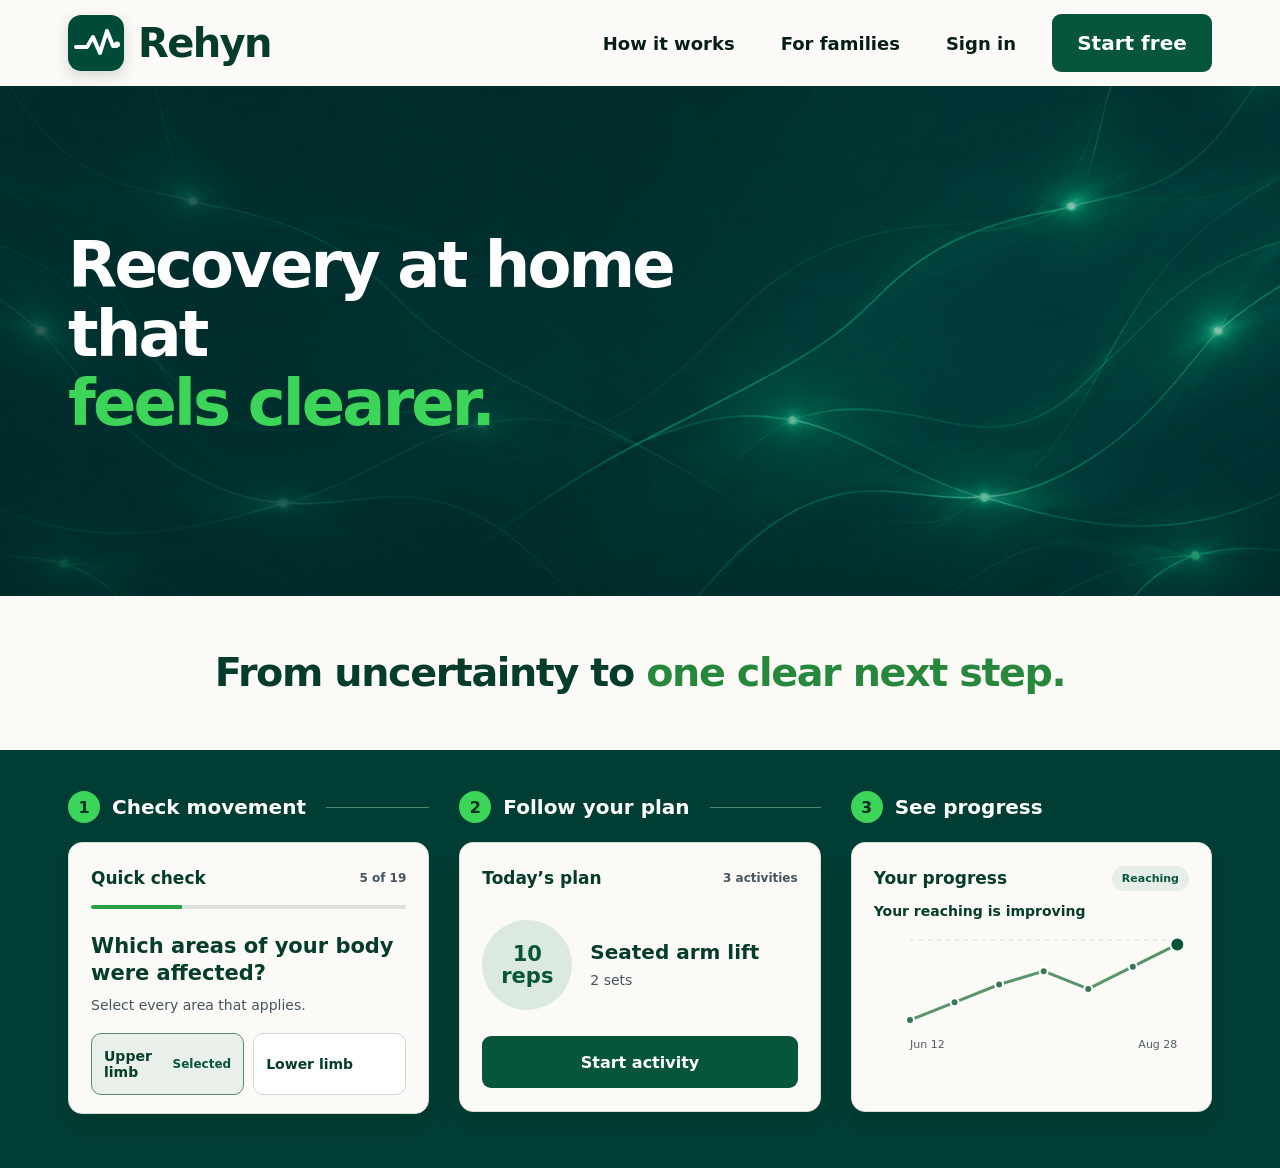
==== index.html @ 7dbac0da "Restore public Rehyn landing page" ====
<!doctype html>
<html lang="en">
<head>
  <meta charset="utf-8" />
  <meta name="viewport" content="width=device-width, initial-scale=1" />
  <meta name="theme-color" content="#003e35" />
  <meta name="description" content="Rehyn helps stroke survivors understand their movement, follow a personal rehabilitation plan, and see progress over time." />
  <link rel="canonical" href="https://rehyn.com/" />
  <title>Rehyn — Recovery at home</title>

  <style>
    :root {
      --green-950: #042f24;
      --green-900: #003e35;
      --green-800: #07563a;
      --green-700: #176b45;
      --green-500: #3dd45a;
      --ink: #063c2c;
      --muted: #45545e;
      --warm-white: #fcfaf7;
      --line: #d8ded8;
      --soft-green: #e8f0e9;
      --page-width: 1400px;
    }

    * { box-sizing: border-box; }
    html { scroll-behavior: smooth; }
    body {
      margin: 0;
      color: var(--ink);
      background: var(--warm-white);
      font-family: Inter, ui-sans-serif, system-ui, -apple-system, BlinkMacSystemFont, "Segoe UI", sans-serif;
      -webkit-font-smoothing: antialiased;
    }
    button, a { font: inherit; }
    a { color: inherit; }
    button { border: 0; }
    .skip-link {
      position: fixed;
      z-index: 100;
      top: 10px;
      left: 10px;
      padding: 10px 14px;
      color: #fff;
      background: var(--green-800);
      border-radius: 8px;
      transform: translateY(-150%);
    }
    .skip-link:focus { transform: translateY(0); }

    .site-header {
      min-height: 86px;
      padding: 0 68px;
      display: flex;
      align-items: center;
      background: var(--warm-white);
    }
    .header-inner {
      width: 100%;
      max-width: var(--page-width);
      margin: 0 auto;
      display: flex;
      align-items: center;
      justify-content: space-between;
      gap: 28px;
    }
    .brand {
      display: inline-flex;
      align-items: center;
      gap: 14px;
      text-decoration: none;
    }
    .brand img {
      width: 56px;
      height: 56px;
      border-radius: 11px;
      box-shadow: 0 5px 14px rgba(6, 44, 32, .16);
    }
    .brand-name {
      font-size: 40px;
      line-height: 1;
      font-weight: 850;
      letter-spacing: -.04em;
    }
    .nav-links {
      display: flex;
      align-items: center;
      justify-content: flex-end;
      gap: 26px;
    }
    .nav-link,
    .nav-button {
      min-height: 48px;
      padding: 0 10px;
      display: inline-flex;
      align-items: center;
      justify-content: center;
      color: #071e17;
      background: transparent;
      text-decoration: none;
      font-size: 18px;
      font-weight: 750;
      cursor: pointer;
    }
    .nav-link:hover,
    .nav-button:hover { color: var(--green-700); }
    .header-cta {
      min-width: 160px;
      min-height: 58px;
      padding: 0 24px;
      display: inline-flex;
      align-items: center;
      justify-content: center;
      color: #fff;
      background: var(--green-800);
      border-radius: 9px;
      text-decoration: none;
      font-size: 20px;
      font-weight: 800;
      cursor: pointer;
      transition: transform .18s ease, background-color .18s ease;
    }
    .header-cta:hover { background: #06482f; transform: translateY(-1px); }
    :focus-visible { outline: 3px solid #70e789; outline-offset: 3px; }

    .hero {
      position: relative;
      min-height: 510px;
      display: grid;
      align-items: center;
      overflow: hidden;
      isolation: isolate;
      background: var(--green-900);
    }
    .pulse-layer {
      position: absolute;
      z-index: -1;
      inset: -8%;
      width: 116%;
      height: 116%;
      object-fit: cover;
      pointer-events: none;
      will-change: transform;
      transform: translate3d(0, 0, 0) scale(1.04);
    }
    .pulse-layer-a { opacity: .94; animation: orbit-a 8.4s linear infinite; }
    .pulse-layer-b {
      opacity: .25;
      transform: translate3d(0, 0, 0) scaleX(-1) scale(1.08);
      animation: orbit-b 10.2s linear infinite -2.1s;
    }
    @keyframes orbit-a {
      0%   { transform: translate3d(-1.8%, -.6%, 0) rotate(-1deg) scale(1.04); }
      40%  { transform: translate3d(.2%, -1.1%, 0) rotate(.2deg) scale(1.06); }
      44%  { transform: translate3d(2.7%, -.3%, 0) rotate(1.1deg) scale(1.095); }
      48%  { transform: translate3d(1.3%, 2.1%, 0) rotate(1.8deg) scale(1.12); }
      52%  { transform: translate3d(-2.5%, 1.1%, 0) rotate(-.4deg) scale(1.10); }
      56%  { transform: translate3d(.2%, -1.1%, 0) rotate(.2deg) scale(1.06); }
      100% { transform: translate3d(-1.8%, -.6%, 0) rotate(-1deg) scale(1.04); }
    }
    @keyframes orbit-b {
      0%   { transform: translate3d(2%, .8%, 0) rotate(1.2deg) scaleX(-1) scale(1.08); }
      42%  { transform: translate3d(-.1%, 1.2%, 0) rotate(-.2deg) scaleX(-1) scale(1.06); }
      46%  { transform: translate3d(-2.8%, .1%, 0) rotate(-1.3deg) scaleX(-1) scale(1.10); }
      50%  { transform: translate3d(-1%, -2.2%, 0) rotate(-1.9deg) scaleX(-1) scale(1.13); }
      54%  { transform: translate3d(2.6%, -1%, 0) rotate(.5deg) scaleX(-1) scale(1.105); }
      58%  { transform: translate3d(-.1%, 1.2%, 0) rotate(-.2deg) scaleX(-1) scale(1.06); }
      100% { transform: translate3d(2%, .8%, 0) rotate(1.2deg) scaleX(-1) scale(1.08); }
    }
    .hero-inner {
      width: 100%;
      max-width: var(--page-width);
      margin: 0 auto;
      padding: 40px 68px 52px;
    }
    .hero h1 {
      max-width: 760px;
      margin: 0;
      color: #fff;
      font-size: clamp(48px, 5vw, 68px);
      line-height: 1.08;
      letter-spacing: -.045em;
      font-weight: 850;
    }
    .hero-title-line { display: block; }
    .hero-phrase {
      display: block;
      min-height: 1.1em;
      color: var(--green-500);
      transition: opacity .17s ease, transform .17s ease;
    }
    .hero-phrase.is-changing { opacity: 0; transform: translateY(-10px); }

    .statement {
      min-height: 154px;
      padding: 28px 24px;
      display: grid;
      place-items: center;
      text-align: center;
      background: var(--warm-white);
    }
    .statement h2 {
      margin: 0;
      font-size: clamp(29px, 3.1vw, 42px);
      line-height: 1.2;
      letter-spacing: -.035em;
      font-weight: 850;
    }
    .accent { color: #27883d; }

    .experience { padding: 36px 68px 54px; background: var(--green-900); }
    .experience-grid {
      width: 100%;
      max-width: 1320px;
      margin: 0 auto;
      display: grid;
      grid-template-columns: repeat(3, minmax(0, 1fr));
      gap: 30px;
    }
    .stage { min-width: 0; }
    .stage-heading {
      min-height: 42px;
      margin-bottom: 14px;
      display: flex;
      align-items: center;
      gap: 12px;
      color: #fff;
    }
    .stage-number {
      width: 32px;
      height: 32px;
      flex: 0 0 32px;
      display: grid;
      place-items: center;
      border-radius: 999px;
      color: var(--green-950);
      background: var(--green-500);
      font-weight: 900;
    }
    .stage-heading h3 { margin: 0; font-size: 20px; font-weight: 820; }
    .stage-rule { height: 1px; flex: 1; margin-left: 8px; background: #78a889; opacity: .7; }
    .preview-card {
      min-height: 270px;
      padding: 20px 22px 18px;
      color: var(--ink);
      background: var(--warm-white);
      border: 1px solid var(--line);
      border-radius: 14px;
      box-shadow: 0 12px 22px rgba(0, 26, 20, .16);
    }
    .card-topline {
      min-height: 30px;
      display: flex;
      align-items: center;
      justify-content: space-between;
      gap: 14px;
    }
    .card-kicker { font-size: 17px; font-weight: 820; }
    .card-meta { color: var(--muted); font-size: 12px; font-weight: 720; }
    .progress-track {
      height: 4px;
      margin: 12px 0 24px;
      overflow: hidden;
      background: #dce2dc;
      border-radius: 999px;
    }
    .progress-track span { display: block; width: 29%; height: 100%; background: #2aa348; }
    .card-question {
      max-width: 320px;
      margin: 0 0 8px;
      font-size: 21px;
      line-height: 1.28;
      font-weight: 840;
    }
    .card-supporting { margin: 0; color: var(--muted); font-size: 14px; line-height: 1.45; }
    .choices { margin-top: 18px; display: grid; grid-template-columns: 1fr 1fr; gap: 9px; }
    .choice {
      min-height: 62px;
      padding: 0 12px;
      display: flex;
      align-items: center;
      justify-content: space-between;
      gap: 8px;
      color: var(--ink);
      background: #fff;
      border: 1px solid #d2d9d3;
      border-radius: 10px;
      font-size: 14px;
      font-weight: 780;
    }
    .choice.selected { background: var(--soft-green); border-color: #5a8a68; }
    .choice-mark { color: var(--green-800); font-size: 12px; }
    .plan-body { margin: 27px 0 26px; display: flex; align-items: center; gap: 18px; }
    .plan-disc {
      width: 90px;
      height: 90px;
      flex: 0 0 90px;
      display: grid;
      place-items: center;
      border-radius: 999px;
      color: var(--green-800);
      background: #dce9de;
      padding: 0 12px;
      text-align: center;
      font-size: 21px;
      line-height: 1.05;
      font-weight: 850;
    }
    .exercise-name { margin: 0 0 6px; font-size: 20px; font-weight: 840; }
    .activity-button {
      width: 100%;
      min-height: 52px;
      display: grid;
      place-items: center;
      color: #fff;
      background: var(--green-800);
      border-radius: 9px;
      font-size: 16px;
      font-weight: 800;
    }
    .filter-pill {
      padding: 6px 10px;
      color: var(--green-800);
      background: #e7eee7;
      border-radius: 999px;
      font-size: 11px;
      font-weight: 800;
    }
    .progress-message { margin: 10px 0 4px; font-size: 14px; font-weight: 740; }
    .chart { width: 100%; height: 130px; margin-top: 4px; display: block; }

    dialog {
      width: min(540px, calc(100% - 32px));
      padding: 0;
      color: var(--ink);
      background: #fff;
      border: 1px solid var(--line);
      border-radius: 18px;
      box-shadow: 0 24px 70px rgba(0, 28, 20, .28);
    }
    dialog::backdrop { background: rgba(4, 31, 22, .62); }
    .dialog-content { padding: 34px; }
    .dialog-content h2 { margin: 0 42px 12px 0; font-size: 30px; line-height: 1.2; }
    .dialog-content p { margin: 0 0 24px; color: var(--muted); font-size: 17px; line-height: 1.65; }
    .dialog-close {
      position: absolute;
      top: 16px;
      right: 16px;
      min-width: 68px;
      height: 44px;
      padding: 0 14px;
      color: var(--ink);
      background: #f1f4f0;
      border-radius: 999px;
      font-size: 14px;
      font-weight: 800;
      cursor: pointer;
    }
    .dialog-actions { display: flex; align-items: center; gap: 12px; flex-wrap: wrap; }
    .dialog-secondary {
      min-height: 52px;
      padding: 0 18px;
      color: var(--green-800);
      background: #edf3ee;
      border-radius: 9px;
      font-weight: 780;
      cursor: pointer;
    }

    @media (max-width: 979px) {
      .site-header { padding: 0 24px; }
      .brand img { width: 46px; height: 46px; }
      .brand-name { font-size: 30px; }
      .desktop-nav { display: none; }
      .nav-links { gap: 8px; }
      .nav-link { font-size: 16px; }
      .header-cta { min-width: 112px; min-height: 50px; padding: 0 16px; font-size: 16px; }
      .hero { min-height: 390px; }
      .hero-inner { padding: 38px 24px 48px; }
      .hero h1 { max-width: 650px; font-size: clamp(44px, 10vw, 58px); }
      .pulse-layer { inset: -10% -36%; width: 172%; height: 120%; opacity: .7; }
      .statement { min-height: 128px; }
      .experience { padding: 30px 20px 40px; }
      .experience-grid { max-width: 680px; grid-template-columns: 1fr; }
      .stage-rule { display: none; }
      .preview-card { min-height: 0; }
    }

    @media (max-width: 560px) {
      .site-header { min-height: 86px; padding: 0 18px; }
      .brand { gap: 10px; }
      .brand img { width: 44px; height: 44px; }
      .brand-name { font-size: 28px; }
      .nav-link { min-height: 48px; padding: 0 3px; font-size: 15px; }
      .header-cta { min-width: 94px; min-height: 48px; padding: 0 12px; font-size: 15px; }
      .hero h1 { font-size: 45px; line-height: 1.18; }
      .statement h2 { font-size: 29px; }
      .choices { grid-template-columns: 1fr; }
    }

    @media (prefers-reduced-motion: reduce) {
      html { scroll-behavior: auto; }
      *, *::before, *::after { animation-duration: .01ms !important; animation-iteration-count: 1 !important; transition-duration: .01ms !important; }
      .pulse-layer-a { transform: translate3d(-1%, 0, 0) scale(1.05); }
      .pulse-layer-b { transform: translate3d(1%, 0, 0) scaleX(-1) scale(1.08); }
    }
  </style>
</head>

<body>
  <a class="skip-link" href="#main">Skip to content</a>

  <header class="site-header">
    <div class="header-inner">
      <a class="brand" href="https://rehyn.com/" aria-label="Rehyn home">
        <img src="logo.svg" alt="" />
        <span class="brand-name">Rehyn</span>
      </a>

      <nav class="nav-links" aria-label="Main navigation">
        <a class="nav-link desktop-nav" href="#how-it-works">How it works</a>
        <button class="nav-button desktop-nav" type="button" data-open-dialog="families-dialog">For families</button>
        <a class="nav-link" href="https://rehyn.onrender.com/" data-app-link>Sign in</a>
        <button class="header-cta" type="button" data-open-dialog="trial-dialog">Start free</button>
      </nav>
    </div>
  </header>

  <main id="main">
    <section class="hero" aria-labelledby="hero-title">
      <img class="pulse-layer pulse-layer-a" src="assets/landing-pulse-network.png" alt="" aria-hidden="true" />
      <img class="pulse-layer pulse-layer-b" src="assets/landing-pulse-network.png" alt="" aria-hidden="true" />
      <div class="hero-inner">
        <h1 id="hero-title">
          <span class="hero-title-line">Recovery at home that</span>
          <span class="hero-phrase" id="hero-phrase">feels clearer.</span>
        </h1>
      </div>
    </section>

    <section class="statement" aria-labelledby="statement-title">
      <h2 id="statement-title">From uncertainty to <span class="accent">one clear next step.</span></h2>
    </section>

    <section class="experience" id="how-it-works" aria-label="How Rehyn works">
      <div class="experience-grid">
        <article class="stage">
          <div class="stage-heading">
            <span class="stage-number">1</span><h3>Check movement</h3><span class="stage-rule" aria-hidden="true"></span>
          </div>
          <div class="preview-card">
            <div class="card-topline"><span class="card-kicker">Quick check</span><span class="card-meta">5 of 19</span></div>
            <div class="progress-track" aria-label="Assessment progress: 5 of 19"><span></span></div>
            <p class="card-question">Which areas of your body were affected?</p>
            <p class="card-supporting">Select every area that applies.</p>
            <div class="choices" aria-hidden="true">
              <div class="choice selected"><span>Upper limb</span><span class="choice-mark">Selected</span></div>
              <div class="choice"><span>Lower limb</span></div>
            </div>
          </div>
        </article>

        <article class="stage">
          <div class="stage-heading">
            <span class="stage-number">2</span><h3>Follow your plan</h3><span class="stage-rule" aria-hidden="true"></span>
          </div>
          <div class="preview-card">
            <div class="card-topline"><span class="card-kicker">Today’s plan</span><span class="card-meta">3 activities</span></div>
            <div class="plan-body">
              <div class="plan-disc" aria-hidden="true">10<br />reps</div>
              <div><p class="exercise-name">Seated arm lift</p><p class="card-supporting">2 sets</p></div>
            </div>
            <div class="activity-button" aria-hidden="true">Start activity</div>
          </div>
        </article>

        <article class="stage">
          <div class="stage-heading"><span class="stage-number">3</span><h3>See progress</h3></div>
          <div class="preview-card">
            <div class="card-topline"><span class="card-kicker">Your progress</span><span class="filter-pill">Reaching</span></div>
            <p class="progress-message">Your reaching is improving</p>
            <canvas class="chart" id="progress-chart" role="img" aria-label="Reaching score improving from 64 to 98 between June 12 and August 28"></canvas>
          </div>
        </article>
      </div>
    </section>
  </main>

  <dialog id="families-dialog" aria-labelledby="families-title">
    <div class="dialog-content">
      <button class="dialog-close" type="button" data-close-dialog>Close</button>
      <h2 id="families-title">Support for families</h2>
      <p>A family member or carer can help with setup, safe positioning and recording while the patient remains in control of their own profile and plan.</p>
    </div>
  </dialog>

  <dialog id="trial-dialog" aria-labelledby="trial-title">
    <div class="dialog-content">
      <button class="dialog-close" type="button" data-close-dialog>Close</button>
      <h2 id="trial-title">Start with Rehyn</h2>
      <p>Rehyn is currently available through the trial app. When you are ready to continue, sign in to the secure Rehyn app.</p>
      <div class="dialog-actions">
        <a class="header-cta" href="https://rehyn.onrender.com/" data-app-link>Sign in to Rehyn</a>
      </div>
    </div>
  </dialog>

  <script>
    const phrases = ["feels clearer.", "moves with you.", "shows small wins.", "gives you direction."];
    const phraseElement = document.getElementById("hero-phrase");
    const reducedMotion = window.matchMedia("(prefers-reduced-motion: reduce)");
    let phraseIndex = 0;
    let phraseTimer = null;

    function stopPhraseRotation() {
      if (phraseTimer) window.clearInterval(phraseTimer);
      phraseTimer = null;
      phraseIndex = 0;
      phraseElement.textContent = phrases[0];
      phraseElement.classList.remove("is-changing");
    }

    function startPhraseRotation() {
      stopPhraseRotation();
      if (reducedMotion.matches) return;
      phraseTimer = window.setInterval(() => {
        phraseElement.classList.add("is-changing");
        window.setTimeout(() => {
          phraseIndex = (phraseIndex + 1) % phrases.length;
          phraseElement.textContent = phrases[phraseIndex];
          phraseElement.classList.remove("is-changing");
        }, 190);
      }, 2600);
    }

    startPhraseRotation();
    reducedMotion.addEventListener?.("change", startPhraseRotation);

    document.querySelectorAll("[data-open-dialog]").forEach((button) => {
      button.addEventListener("click", () => document.getElementById(button.dataset.openDialog)?.showModal());
    });
    document.querySelectorAll("[data-close-dialog]").forEach((button) => {
      button.addEventListener("click", () => button.closest("dialog")?.close());
    });
    document.querySelectorAll("dialog").forEach((dialog) => {
      dialog.addEventListener("click", (event) => {
        if (event.target === dialog) dialog.close();
      });
    });

    function drawProgressChart() {
      const canvas = document.getElementById("progress-chart");
      const rect = canvas.getBoundingClientRect();
      const ratio = Math.max(1, window.devicePixelRatio || 1);
      canvas.width = Math.round(rect.width * ratio);
      canvas.height = Math.round(rect.height * ratio);
      const context = canvas.getContext("2d");
      context.scale(ratio, ratio);

      const width = rect.width;
      const height = rect.height;
      const left = 36;
      const right = width - 12;
      const top = 17;
      const bottom = height - 24;
      const values = [64, 72, 80, 86, 78, 88, 98];
      const points = values.map((value, index) => ({
        x: left + (index / (values.length - 1)) * (right - left),
        y: bottom - ((value - 60) / 40) * (bottom - top),
      }));

      context.strokeStyle = "#d9ded8";
      context.lineWidth = 1;
      context.setLineDash([4, 5]);
      context.beginPath();
      context.moveTo(left, top);
      context.lineTo(right, top);
      context.stroke();
      context.setLineDash([]);

      context.strokeStyle = "#5a946b";
      context.lineWidth = 3;
      context.lineJoin = "round";
      context.lineCap = "round";
      context.beginPath();
      points.forEach((point, index) => index ? context.lineTo(point.x, point.y) : context.moveTo(point.x, point.y));
      context.stroke();

      points.forEach((point, index) => {
        context.beginPath();
        context.arc(point.x, point.y, index === points.length - 1 ? 7 : 4, 0, Math.PI * 2);
        context.fillStyle = index === points.length - 1 ? "#07563a" : "#397653";
        context.fill();
        context.lineWidth = 2;
        context.strokeStyle = "#fff";
        context.stroke();
      });

      context.fillStyle = "#50605a";
      context.font = "11px system-ui";
      context.fillText("Jun 12", left, height - 5);
      context.textAlign = "right";
      context.fillText("Aug 28", right, height - 5);
      context.textAlign = "start";
    }

    drawProgressChart();
    window.addEventListener("resize", drawProgressChart);
  </script>
</body>
</html>
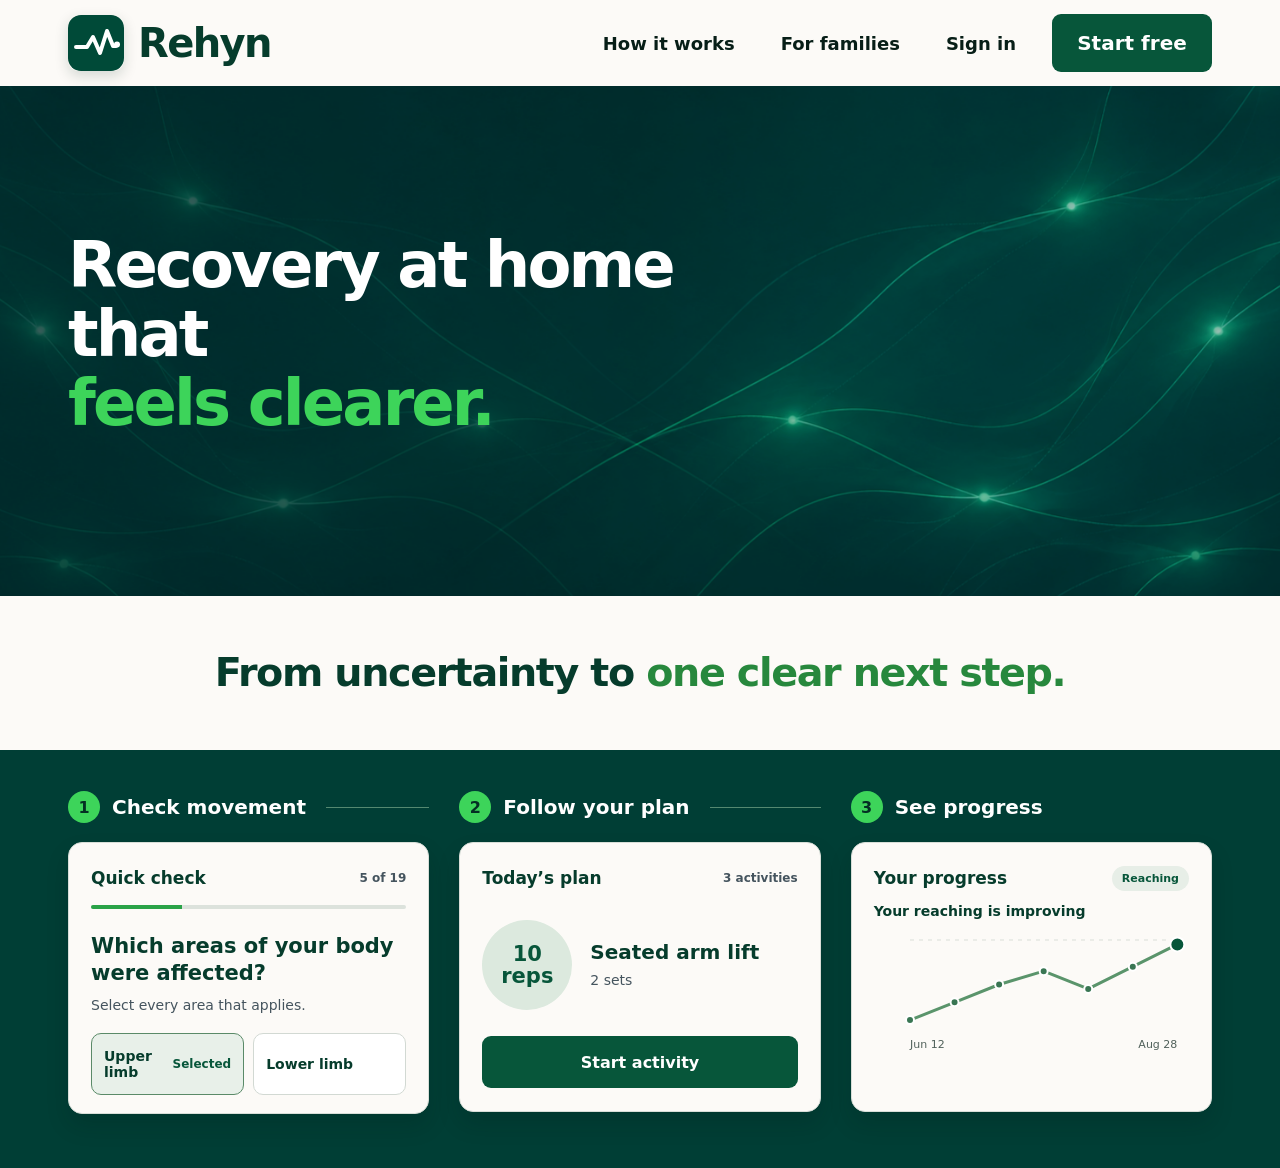
==== commit 193c4364: "Show secure sign-in over the landing page" ====
--- a/index.html
+++ b/index.html
@@ -6,6 +6,7 @@
   <meta name="theme-color" content="#003e35" />
   <meta name="description" content="Rehyn helps stroke survivors understand their movement, follow a personal rehabilitation plan, and see progress over time." />
   <link rel="canonical" href="https://rehyn.com/" />
+  <link rel="icon" href="logo.svg" type="image/svg+xml" />
   <title>Rehyn — Recovery at home</title>
 
   <style>
@@ -366,6 +367,144 @@
       font-weight: 780;
       cursor: pointer;
     }
+    .auth-dialog {
+      width: min(560px, calc(100% - 32px));
+      max-height: calc(100vh - 32px);
+      overflow: auto;
+      border-radius: 26px;
+      box-shadow: 0 28px 85px rgba(0, 28, 20, .34);
+    }
+    .auth-dialog::backdrop { background: rgba(4, 31, 22, .60); }
+    .auth-dialog-content { padding: 34px; }
+    .auth-dialog-header {
+      display: flex;
+      align-items: center;
+      justify-content: space-between;
+      gap: 20px;
+      margin-bottom: 24px;
+    }
+    .auth-brand {
+      display: inline-flex;
+      align-items: center;
+      gap: 16px;
+    }
+    .auth-brand img {
+      width: 48px;
+      height: 48px;
+      border-radius: 11px;
+      box-shadow: 0 5px 14px rgba(6, 44, 32, .16);
+    }
+    .auth-brand span {
+      font-size: 30px;
+      line-height: 1;
+      font-weight: 850;
+      letter-spacing: -.04em;
+    }
+    .auth-close {
+      min-width: 74px;
+      min-height: 44px;
+      padding: 0 16px;
+      color: var(--ink);
+      background: #f1f4f0;
+      border-radius: 999px;
+      font-size: 15px;
+      font-weight: 800;
+      cursor: pointer;
+    }
+    .auth-dialog h2 {
+      margin: 0 0 10px;
+      font-size: 34px;
+      line-height: 1.2;
+      letter-spacing: -.035em;
+    }
+    .auth-intro {
+      margin: 0 0 26px;
+      color: var(--muted);
+      font-size: 17px;
+      line-height: 1.5;
+    }
+    .auth-field { margin-bottom: 18px; }
+    .auth-label {
+      display: block;
+      margin-bottom: 9px;
+      color: var(--ink);
+      font-size: 15px;
+      line-height: 1.35;
+      font-weight: 820;
+    }
+    .auth-input,
+    .trial-code-row {
+      width: 100%;
+      min-height: 56px;
+      color: #102b22;
+      background: #fff;
+      border: 1px solid #afbbb3;
+      border-radius: 10px;
+      font-size: 17px;
+    }
+    .auth-input { padding: 0 18px; }
+    .auth-input::placeholder { color: #75837c; }
+    .auth-input:focus,
+    .trial-code-row:focus-within {
+      outline: 3px solid rgba(61, 212, 90, .28);
+      border-color: var(--green-700);
+    }
+    .trial-code-row {
+      display: flex;
+      align-items: stretch;
+      overflow: hidden;
+    }
+    .trial-code-row .auth-input {
+      min-width: 0;
+      min-height: 54px;
+      flex: 1;
+      border: 0;
+      border-radius: 0;
+      outline: 0;
+    }
+    .trial-code-toggle {
+      min-width: 76px;
+      padding: 0 14px;
+      color: var(--green-800);
+      background: #f4f7f3;
+      border-left: 1px solid #cbd3cd;
+      font-size: 15px;
+      font-weight: 800;
+      cursor: pointer;
+    }
+    .auth-hint {
+      margin: -10px 0 22px;
+      color: var(--muted);
+      font-size: 15px;
+      line-height: 1.45;
+    }
+    .auth-error {
+      display: none;
+      margin: 0 0 16px;
+      padding: 13px 15px;
+      color: #8e2f29;
+      background: #fff1ef;
+      border: 1px solid #efb8b3;
+      border-radius: 9px;
+      font-size: 15px;
+      line-height: 1.45;
+      font-weight: 720;
+    }
+    .auth-error.is-visible { display: block; }
+    .auth-submit {
+      width: 100%;
+      min-height: 60px;
+      padding: 0 24px;
+      color: #fff;
+      background: var(--green-800);
+      border-radius: 10px;
+      font-size: 18px;
+      font-weight: 820;
+      cursor: pointer;
+      transition: background-color .18s ease, transform .18s ease;
+    }
+    .auth-submit:hover { background: #06482f; transform: translateY(-1px); }
+    .auth-submit:disabled { opacity: .66; cursor: wait; transform: none; }
 
     @media (max-width: 979px) {
       .site-header { padding: 0 24px; }
@@ -396,6 +535,12 @@
       .hero h1 { font-size: 45px; line-height: 1.18; }
       .statement h2 { font-size: 29px; }
       .choices { grid-template-columns: 1fr; }
+      .auth-dialog-content { padding: 28px 22px 24px; }
+      .auth-dialog-header { margin-bottom: 24px; }
+      .auth-brand img { width: 50px; height: 50px; }
+      .auth-brand span { font-size: 30px; }
+      .auth-dialog h2 { font-size: 34px; }
+      .auth-intro { font-size: 17px; }
     }
 
     @media (prefers-reduced-motion: reduce) {
@@ -420,8 +565,8 @@
       <nav class="nav-links" aria-label="Main navigation">
         <a class="nav-link desktop-nav" href="#how-it-works">How it works</a>
         <button class="nav-button desktop-nav" type="button" data-open-dialog="families-dialog">For families</button>
-        <a class="nav-link" href="https://rehyn.onrender.com/" data-app-link>Sign in</a>
-        <button class="header-cta" type="button" data-open-dialog="trial-dialog">Start free</button>
+        <button class="nav-button" type="button" data-open-dialog="signin-dialog">Sign in</button>
+        <button class="header-cta" type="button" data-open-dialog="signin-dialog">Start free</button>
       </nav>
     </div>
   </header>
@@ -494,14 +639,39 @@
     </div>
   </dialog>
 
-  <dialog id="trial-dialog" aria-labelledby="trial-title">
-    <div class="dialog-content">
-      <button class="dialog-close" type="button" data-close-dialog>Close</button>
-      <h2 id="trial-title">Start with Rehyn</h2>
-      <p>Rehyn is currently available through the trial app. When you are ready to continue, sign in to the secure Rehyn app.</p>
-      <div class="dialog-actions">
-        <a class="header-cta" href="https://rehyn.onrender.com/" data-app-link>Sign in to Rehyn</a>
+  <dialog class="auth-dialog" id="signin-dialog" aria-labelledby="signin-title">
+    <div class="auth-dialog-content">
+      <div class="auth-dialog-header">
+        <div class="auth-brand" aria-label="Rehyn">
+          <img src="logo.svg" alt="" />
+          <span>Rehyn</span>
+        </div>
+        <button class="auth-close" type="button" data-close-dialog>Close</button>
       </div>
+
+      <h2 id="signin-title">Sign in to Rehyn</h2>
+      <p class="auth-intro">Enter your details and trial code to continue.</p>
+
+      <form id="signin-form" novalidate>
+        <div class="auth-field">
+          <label class="auth-label" for="signin-name">Your name</label>
+          <input class="auth-input" id="signin-name" name="name" type="text" placeholder="Name" autocomplete="name" required />
+        </div>
+        <div class="auth-field">
+          <label class="auth-label" for="signin-email">Email</label>
+          <input class="auth-input" id="signin-email" name="email" type="email" placeholder="you@example.com" autocomplete="email" inputmode="email" required />
+        </div>
+        <div class="auth-field">
+          <label class="auth-label" for="signin-trial-code">Trial code</label>
+          <div class="trial-code-row">
+            <input class="auth-input" id="signin-trial-code" name="trialCode" type="password" placeholder="Enter your trial code" autocomplete="off" required />
+            <button class="trial-code-toggle" id="trial-code-toggle" type="button" aria-controls="signin-trial-code" aria-pressed="false">Show</button>
+          </div>
+        </div>
+        <p class="auth-hint">Trial access is required to use Rehyn.</p>
+        <p class="auth-error" id="signin-error" role="alert" aria-live="polite"></p>
+        <button class="auth-submit" id="signin-submit" type="submit">Continue to Rehyn</button>
+      </form>
     </div>
   </dialog>
 
@@ -548,6 +718,64 @@
       });
     });
 
+    const signInDialog = document.getElementById("signin-dialog");
+    const signInForm = document.getElementById("signin-form");
+    const signInError = document.getElementById("signin-error");
+    const signInSubmit = document.getElementById("signin-submit");
+    const trialCodeInput = document.getElementById("signin-trial-code");
+    const trialCodeToggle = document.getElementById("trial-code-toggle");
+
+    function showSignInError(message) {
+      signInError.textContent = message;
+      signInError.classList.toggle("is-visible", Boolean(message));
+    }
+
+    trialCodeToggle.addEventListener("click", () => {
+      const shouldShow = trialCodeInput.type === "password";
+      trialCodeInput.type = shouldShow ? "text" : "password";
+      trialCodeToggle.textContent = shouldShow ? "Hide" : "Show";
+      trialCodeToggle.setAttribute("aria-pressed", String(shouldShow));
+      trialCodeInput.focus();
+    });
+
+    signInForm.addEventListener("submit", async (event) => {
+      event.preventDefault();
+      const name = signInForm.elements.name.value.trim();
+      const email = signInForm.elements.email.value.trim();
+      const trialCode = signInForm.elements.trialCode.value.trim();
+
+      showSignInError("");
+      if (!name || !email || !trialCode) {
+        showSignInError("Enter your name, email, and trial code to continue.");
+        return;
+      }
+      if (!/^\S+@\S+\.\S+$/.test(email)) {
+        showSignInError("Enter a valid email address.");
+        return;
+      }
+
+      signInSubmit.disabled = true;
+      signInSubmit.textContent = "Signing you in…";
+      try {
+        const response = await fetch("https://rehyn.onrender.com/api/users/login-handoff", {
+          method: "POST",
+          headers: { "Content-Type": "application/json" },
+          body: JSON.stringify({ email, name, role: "patient", trial_code: trialCode }),
+        });
+        const body = await response.json().catch(() => null);
+        if (!response.ok) throw new Error(body?.detail || "Sign-in failed. Try again.");
+        if (!body?.handoff_token) throw new Error("We could not open Rehyn. Please try again.");
+        signInSubmit.textContent = "Opening Rehyn…";
+        window.location.assign(`https://rehyn.onrender.com/sign-in?handoff=${encodeURIComponent(body.handoff_token)}`);
+      } catch (error) {
+        showSignInError(error instanceof Error ? error.message : "Sign-in failed. Try again.");
+        signInSubmit.disabled = false;
+        signInSubmit.textContent = "Continue to Rehyn";
+      }
+    });
+
+    if (new URLSearchParams(window.location.search).get("signin") === "1") signInDialog.showModal();
+
     function drawProgressChart() {
       const canvas = document.getElementById("progress-chart");
       const rect = canvas.getBoundingClientRect();
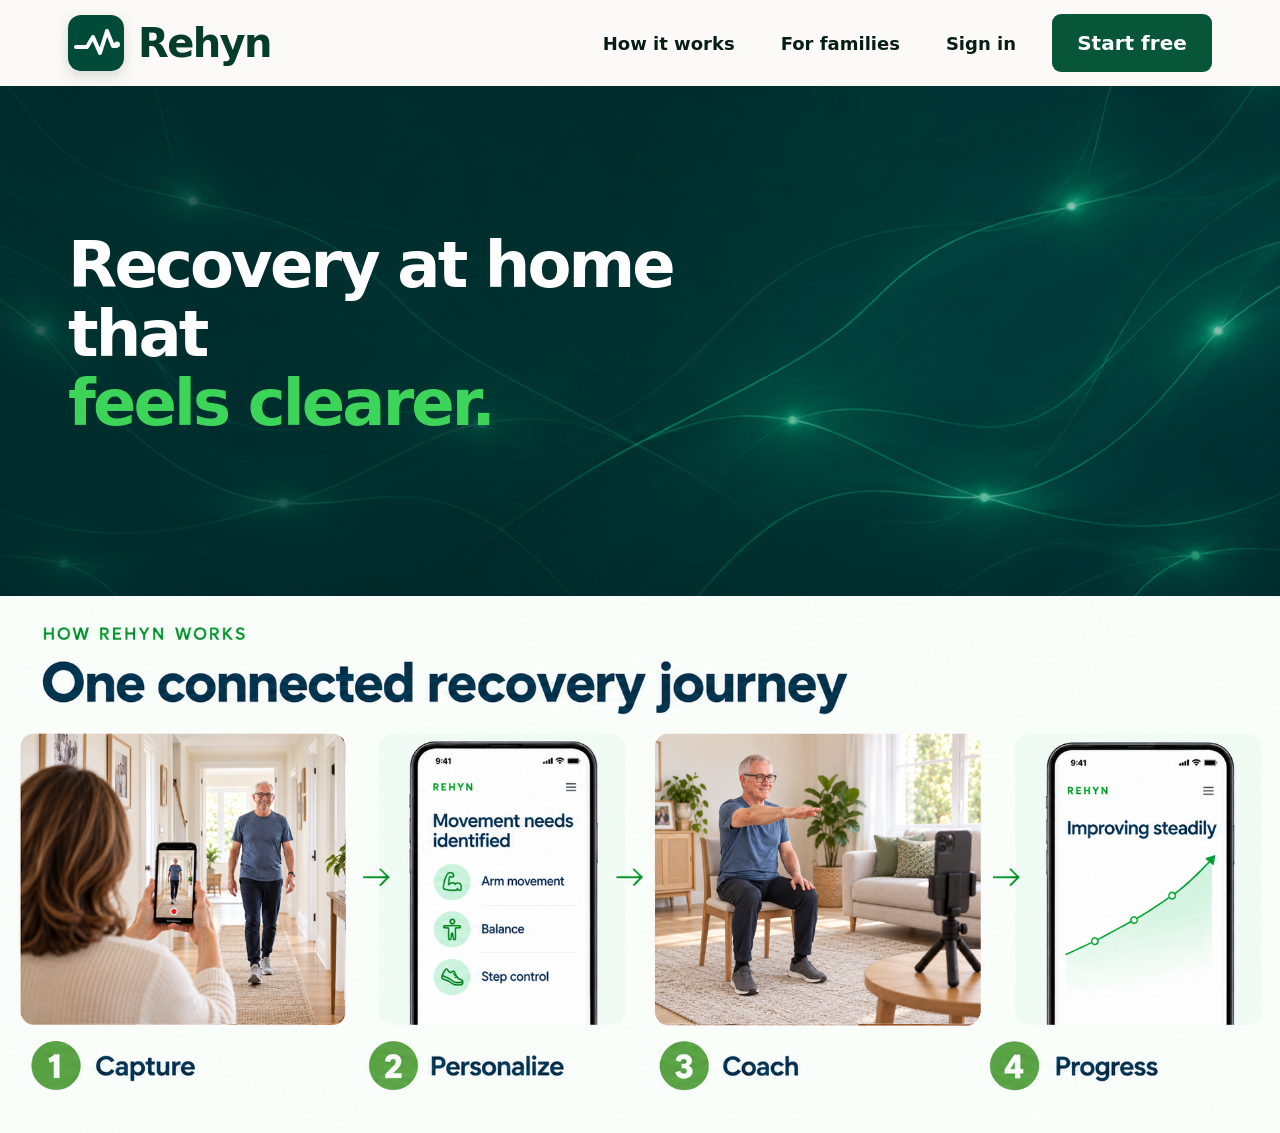
==== commit 5bee296f: "Replace homepage journey section" ====
--- a/index.html
+++ b/index.html
@@ -208,6 +208,17 @@
       font-weight: 850;
     }
     .accent { color: #27883d; }
+
+    .journey-section {
+      width: 100%;
+      overflow: hidden;
+      background: #fbfdfb;
+    }
+    .journey-image {
+      width: 100%;
+      height: auto;
+      display: block;
+    }
 
     .experience { padding: 36px 68px 54px; background: var(--green-900); }
     .experience-grid {
@@ -535,6 +546,16 @@
       .hero h1 { font-size: 45px; line-height: 1.18; }
       .statement h2 { font-size: 29px; }
       .choices { grid-template-columns: 1fr; }
+      .journey-section {
+        overflow-x: auto;
+        overscroll-behavior-x: contain;
+        scrollbar-width: thin;
+        -webkit-overflow-scrolling: touch;
+      }
+      .journey-image {
+        width: 920px;
+        max-width: none;
+      }
       .auth-dialog-content { padding: 28px 22px 24px; }
       .auth-dialog-header { margin-bottom: 24px; }
       .auth-brand img { width: 50px; height: 50px; }
@@ -583,51 +604,15 @@
       </div>
     </section>
 
-    <section class="statement" aria-labelledby="statement-title">
-      <h2 id="statement-title">From uncertainty to <span class="accent">one clear next step.</span></h2>
-    </section>
-
-    <section class="experience" id="how-it-works" aria-label="How Rehyn works">
-      <div class="experience-grid">
-        <article class="stage">
-          <div class="stage-heading">
-            <span class="stage-number">1</span><h3>Check movement</h3><span class="stage-rule" aria-hidden="true"></span>
-          </div>
-          <div class="preview-card">
-            <div class="card-topline"><span class="card-kicker">Quick check</span><span class="card-meta">5 of 19</span></div>
-            <div class="progress-track" aria-label="Assessment progress: 5 of 19"><span></span></div>
-            <p class="card-question">Which areas of your body were affected?</p>
-            <p class="card-supporting">Select every area that applies.</p>
-            <div class="choices" aria-hidden="true">
-              <div class="choice selected"><span>Upper limb</span><span class="choice-mark">Selected</span></div>
-              <div class="choice"><span>Lower limb</span></div>
-            </div>
-          </div>
-        </article>
-
-        <article class="stage">
-          <div class="stage-heading">
-            <span class="stage-number">2</span><h3>Follow your plan</h3><span class="stage-rule" aria-hidden="true"></span>
-          </div>
-          <div class="preview-card">
-            <div class="card-topline"><span class="card-kicker">Today’s plan</span><span class="card-meta">3 activities</span></div>
-            <div class="plan-body">
-              <div class="plan-disc" aria-hidden="true">10<br />reps</div>
-              <div><p class="exercise-name">Seated arm lift</p><p class="card-supporting">2 sets</p></div>
-            </div>
-            <div class="activity-button" aria-hidden="true">Start activity</div>
-          </div>
-        </article>
-
-        <article class="stage">
-          <div class="stage-heading"><span class="stage-number">3</span><h3>See progress</h3></div>
-          <div class="preview-card">
-            <div class="card-topline"><span class="card-kicker">Your progress</span><span class="filter-pill">Reaching</span></div>
-            <p class="progress-message">Your reaching is improving</p>
-            <canvas class="chart" id="progress-chart" role="img" aria-label="Reaching score improving from 64 to 98 between June 12 and August 28"></canvas>
-          </div>
-        </article>
-      </div>
+    <section class="journey-section" id="how-it-works" aria-label="How Rehyn works: Capture, Personalize, Coach, Progress">
+      <img
+        class="journey-image"
+        src="assets/how-rehyn-works-four-step.png"
+        alt="One connected recovery journey. Step 1: Capture. A family member records a 10-second walk at home. Step 2: Personalize. Rehyn identifies arm movement, balance, and step control needs. Step 3: Coach. The patient follows a personalised plan using a phone on a tabletop tripod. Step 4: Progress. A clear chart shows steady improvement."
+        width="1937"
+        height="812"
+        loading="eager"
+      />
     </section>
   </main>
 
@@ -776,64 +761,6 @@
 
     if (new URLSearchParams(window.location.search).get("signin") === "1") signInDialog.showModal();
 
-    function drawProgressChart() {
-      const canvas = document.getElementById("progress-chart");
-      const rect = canvas.getBoundingClientRect();
-      const ratio = Math.max(1, window.devicePixelRatio || 1);
-      canvas.width = Math.round(rect.width * ratio);
-      canvas.height = Math.round(rect.height * ratio);
-      const context = canvas.getContext("2d");
-      context.scale(ratio, ratio);
-
-      const width = rect.width;
-      const height = rect.height;
-      const left = 36;
-      const right = width - 12;
-      const top = 17;
-      const bottom = height - 24;
-      const values = [64, 72, 80, 86, 78, 88, 98];
-      const points = values.map((value, index) => ({
-        x: left + (index / (values.length - 1)) * (right - left),
-        y: bottom - ((value - 60) / 40) * (bottom - top),
-      }));
-
-      context.strokeStyle = "#d9ded8";
-      context.lineWidth = 1;
-      context.setLineDash([4, 5]);
-      context.beginPath();
-      context.moveTo(left, top);
-      context.lineTo(right, top);
-      context.stroke();
-      context.setLineDash([]);
-
-      context.strokeStyle = "#5a946b";
-      context.lineWidth = 3;
-      context.lineJoin = "round";
-      context.lineCap = "round";
-      context.beginPath();
-      points.forEach((point, index) => index ? context.lineTo(point.x, point.y) : context.moveTo(point.x, point.y));
-      context.stroke();
-
-      points.forEach((point, index) => {
-        context.beginPath();
-        context.arc(point.x, point.y, index === points.length - 1 ? 7 : 4, 0, Math.PI * 2);
-        context.fillStyle = index === points.length - 1 ? "#07563a" : "#397653";
-        context.fill();
-        context.lineWidth = 2;
-        context.strokeStyle = "#fff";
-        context.stroke();
-      });
-
-      context.fillStyle = "#50605a";
-      context.font = "11px system-ui";
-      context.fillText("Jun 12", left, height - 5);
-      context.textAlign = "right";
-      context.fillText("Aug 28", right, height - 5);
-      context.textAlign = "start";
-    }
-
-    drawProgressChart();
-    window.addEventListener("resize", drawProgressChart);
   </script>
 </body>
 </html>
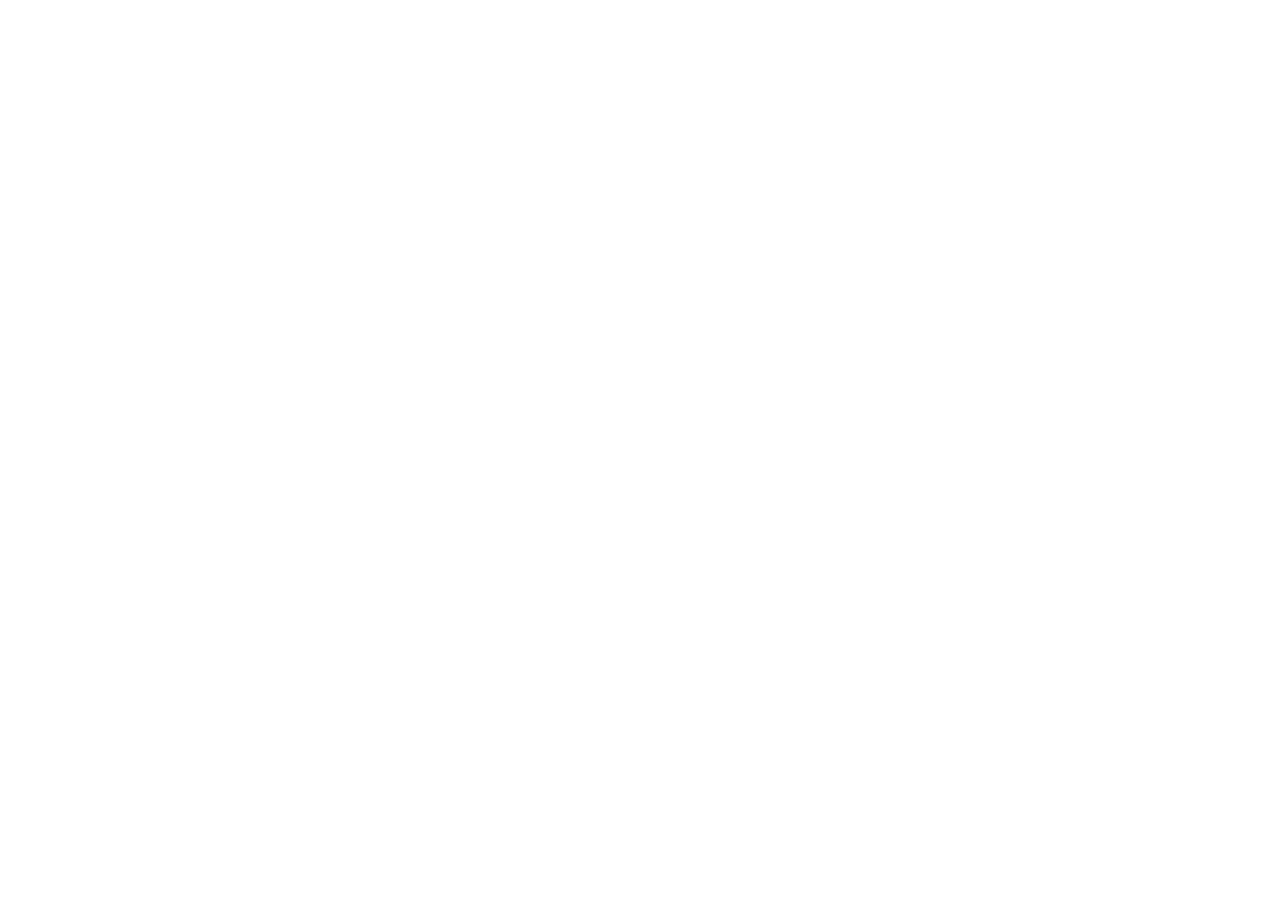
==== commit 898d9ae7: "Open Rehyn app landing page from custom domain" ====
--- a/index.html
+++ b/index.html
@@ -3,11 +3,15 @@
 <head>
   <meta charset="utf-8" />
   <meta name="viewport" content="width=device-width, initial-scale=1" />
+  <meta http-equiv="refresh" content="0; url=https://rehyn-pr-1.onrender.com/sign-in" />
   <meta name="theme-color" content="#003e35" />
   <meta name="description" content="Rehyn helps stroke survivors understand their movement, follow a personal rehabilitation plan, and see progress over time." />
-  <link rel="canonical" href="https://rehyn.com/" />
+  <link rel="canonical" href="https://rehyn-pr-1.onrender.com/sign-in" />
   <link rel="icon" href="logo.svg" type="image/svg+xml" />
   <title>Rehyn — Recovery at home</title>
+  <script>
+    window.location.replace("https://rehyn-pr-1.onrender.com/sign-in");
+  </script>
 
   <style>
     :root {
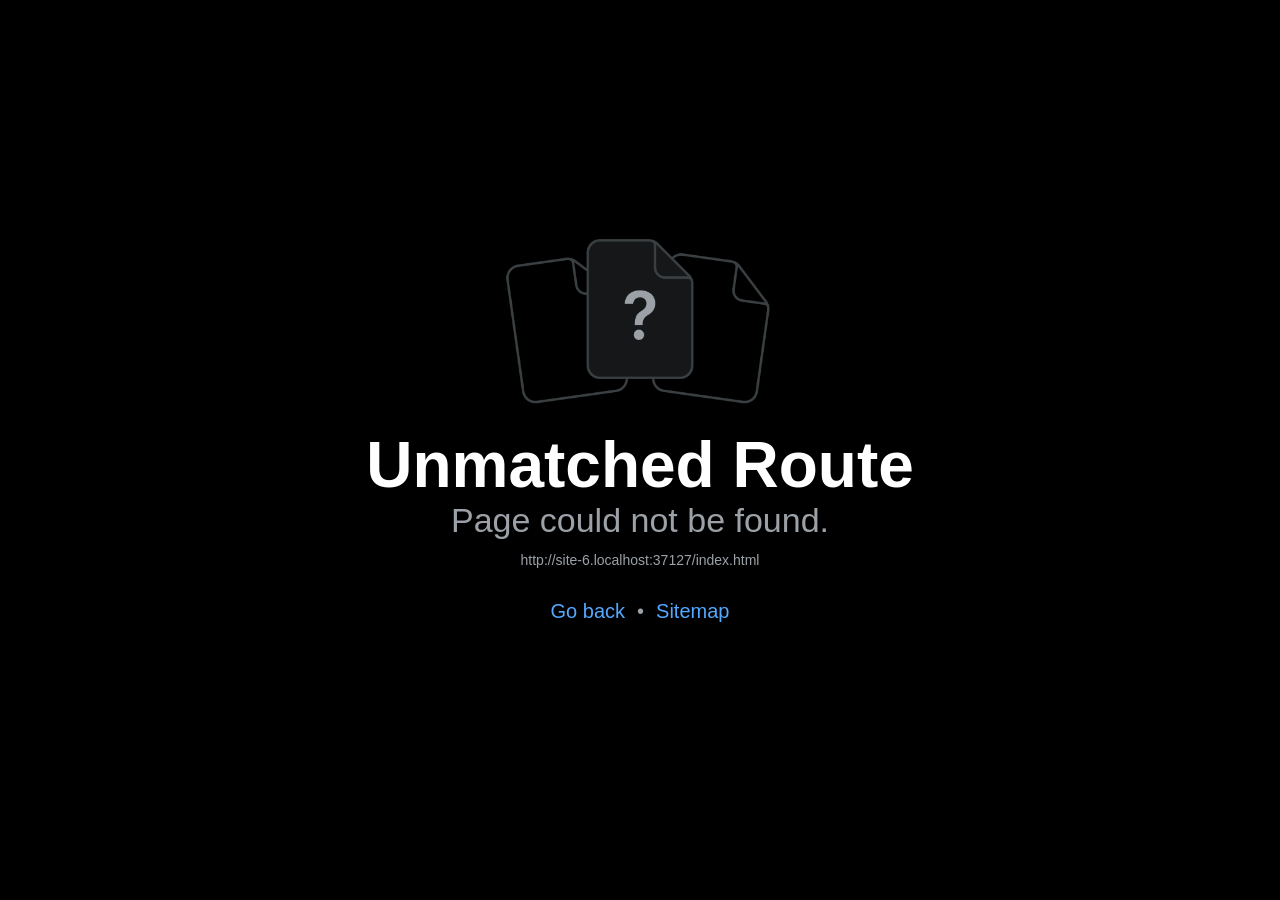
==== commit b3557aff: "Point rehyn.com web app at live Testing service" ====
--- a/index.html
+++ b/index.html
@@ -1,770 +1,67 @@
-<!doctype html>
+<!DOCTYPE html>
 <html lang="en">
-<head>
-  <meta charset="utf-8" />
-  <meta name="viewport" content="width=device-width, initial-scale=1" />
-  <meta http-equiv="refresh" content="0; url=https://rehyn-pr-1.onrender.com/sign-in" />
-  <meta name="theme-color" content="#003e35" />
-  <meta name="description" content="Rehyn helps stroke survivors understand their movement, follow a personal rehabilitation plan, and see progress over time." />
-  <link rel="canonical" href="https://rehyn-pr-1.onrender.com/sign-in" />
-  <link rel="icon" href="logo.svg" type="image/svg+xml" />
-  <title>Rehyn — Recovery at home</title>
-  <script>
-    window.location.replace("https://rehyn-pr-1.onrender.com/sign-in");
-  </script>
-
-  <style>
-    :root {
-      --green-950: #042f24;
-      --green-900: #003e35;
-      --green-800: #07563a;
-      --green-700: #176b45;
-      --green-500: #3dd45a;
-      --ink: #063c2c;
-      --muted: #45545e;
-      --warm-white: #fcfaf7;
-      --line: #d8ded8;
-      --soft-green: #e8f0e9;
-      --page-width: 1400px;
-    }
-
-    * { box-sizing: border-box; }
-    html { scroll-behavior: smooth; }
-    body {
-      margin: 0;
-      color: var(--ink);
-      background: var(--warm-white);
-      font-family: Inter, ui-sans-serif, system-ui, -apple-system, BlinkMacSystemFont, "Segoe UI", sans-serif;
-      -webkit-font-smoothing: antialiased;
-    }
-    button, a { font: inherit; }
-    a { color: inherit; }
-    button { border: 0; }
-    .skip-link {
-      position: fixed;
-      z-index: 100;
-      top: 10px;
-      left: 10px;
-      padding: 10px 14px;
-      color: #fff;
-      background: var(--green-800);
-      border-radius: 8px;
-      transform: translateY(-150%);
-    }
-    .skip-link:focus { transform: translateY(0); }
-
-    .site-header {
-      min-height: 86px;
-      padding: 0 68px;
-      display: flex;
-      align-items: center;
-      background: var(--warm-white);
-    }
-    .header-inner {
-      width: 100%;
-      max-width: var(--page-width);
-      margin: 0 auto;
-      display: flex;
-      align-items: center;
-      justify-content: space-between;
-      gap: 28px;
-    }
-    .brand {
-      display: inline-flex;
-      align-items: center;
-      gap: 14px;
-      text-decoration: none;
-    }
-    .brand img {
-      width: 56px;
-      height: 56px;
-      border-radius: 11px;
-      box-shadow: 0 5px 14px rgba(6, 44, 32, .16);
-    }
-    .brand-name {
-      font-size: 40px;
-      line-height: 1;
-      font-weight: 850;
-      letter-spacing: -.04em;
-    }
-    .nav-links {
-      display: flex;
-      align-items: center;
-      justify-content: flex-end;
-      gap: 26px;
-    }
-    .nav-link,
-    .nav-button {
-      min-height: 48px;
-      padding: 0 10px;
-      display: inline-flex;
-      align-items: center;
-      justify-content: center;
-      color: #071e17;
-      background: transparent;
-      text-decoration: none;
-      font-size: 18px;
-      font-weight: 750;
-      cursor: pointer;
-    }
-    .nav-link:hover,
-    .nav-button:hover { color: var(--green-700); }
-    .header-cta {
-      min-width: 160px;
-      min-height: 58px;
-      padding: 0 24px;
-      display: inline-flex;
-      align-items: center;
-      justify-content: center;
-      color: #fff;
-      background: var(--green-800);
-      border-radius: 9px;
-      text-decoration: none;
-      font-size: 20px;
-      font-weight: 800;
-      cursor: pointer;
-      transition: transform .18s ease, background-color .18s ease;
-    }
-    .header-cta:hover { background: #06482f; transform: translateY(-1px); }
-    :focus-visible { outline: 3px solid #70e789; outline-offset: 3px; }
-
-    .hero {
-      position: relative;
-      min-height: 510px;
-      display: grid;
-      align-items: center;
-      overflow: hidden;
-      isolation: isolate;
-      background: var(--green-900);
-    }
-    .pulse-layer {
-      position: absolute;
-      z-index: -1;
-      inset: -8%;
-      width: 116%;
-      height: 116%;
-      object-fit: cover;
-      pointer-events: none;
-      will-change: transform;
-      transform: translate3d(0, 0, 0) scale(1.04);
-    }
-    .pulse-layer-a { opacity: .94; animation: orbit-a 8.4s linear infinite; }
-    .pulse-layer-b {
-      opacity: .25;
-      transform: translate3d(0, 0, 0) scaleX(-1) scale(1.08);
-      animation: orbit-b 10.2s linear infinite -2.1s;
-    }
-    @keyframes orbit-a {
-      0%   { transform: translate3d(-1.8%, -.6%, 0) rotate(-1deg) scale(1.04); }
-      40%  { transform: translate3d(.2%, -1.1%, 0) rotate(.2deg) scale(1.06); }
-      44%  { transform: translate3d(2.7%, -.3%, 0) rotate(1.1deg) scale(1.095); }
-      48%  { transform: translate3d(1.3%, 2.1%, 0) rotate(1.8deg) scale(1.12); }
-      52%  { transform: translate3d(-2.5%, 1.1%, 0) rotate(-.4deg) scale(1.10); }
-      56%  { transform: translate3d(.2%, -1.1%, 0) rotate(.2deg) scale(1.06); }
-      100% { transform: translate3d(-1.8%, -.6%, 0) rotate(-1deg) scale(1.04); }
-    }
-    @keyframes orbit-b {
-      0%   { transform: translate3d(2%, .8%, 0) rotate(1.2deg) scaleX(-1) scale(1.08); }
-      42%  { transform: translate3d(-.1%, 1.2%, 0) rotate(-.2deg) scaleX(-1) scale(1.06); }
-      46%  { transform: translate3d(-2.8%, .1%, 0) rotate(-1.3deg) scaleX(-1) scale(1.10); }
-      50%  { transform: translate3d(-1%, -2.2%, 0) rotate(-1.9deg) scaleX(-1) scale(1.13); }
-      54%  { transform: translate3d(2.6%, -1%, 0) rotate(.5deg) scaleX(-1) scale(1.105); }
-      58%  { transform: translate3d(-.1%, 1.2%, 0) rotate(-.2deg) scaleX(-1) scale(1.06); }
-      100% { transform: translate3d(2%, .8%, 0) rotate(1.2deg) scaleX(-1) scale(1.08); }
-    }
-    .hero-inner {
-      width: 100%;
-      max-width: var(--page-width);
-      margin: 0 auto;
-      padding: 40px 68px 52px;
-    }
-    .hero h1 {
-      max-width: 760px;
-      margin: 0;
-      color: #fff;
-      font-size: clamp(48px, 5vw, 68px);
-      line-height: 1.08;
-      letter-spacing: -.045em;
-      font-weight: 850;
-    }
-    .hero-title-line { display: block; }
-    .hero-phrase {
-      display: block;
-      min-height: 1.1em;
-      color: var(--green-500);
-      transition: opacity .17s ease, transform .17s ease;
-    }
-    .hero-phrase.is-changing { opacity: 0; transform: translateY(-10px); }
-
-    .statement {
-      min-height: 154px;
-      padding: 28px 24px;
-      display: grid;
-      place-items: center;
-      text-align: center;
-      background: var(--warm-white);
-    }
-    .statement h2 {
-      margin: 0;
-      font-size: clamp(29px, 3.1vw, 42px);
-      line-height: 1.2;
-      letter-spacing: -.035em;
-      font-weight: 850;
-    }
-    .accent { color: #27883d; }
-
-    .journey-section {
-      width: 100%;
-      overflow: hidden;
-      background: #fbfdfb;
-    }
-    .journey-image {
-      width: 100%;
-      height: auto;
-      display: block;
-    }
-
-    .experience { padding: 36px 68px 54px; background: var(--green-900); }
-    .experience-grid {
-      width: 100%;
-      max-width: 1320px;
-      margin: 0 auto;
-      display: grid;
-      grid-template-columns: repeat(3, minmax(0, 1fr));
-      gap: 30px;
-    }
-    .stage { min-width: 0; }
-    .stage-heading {
-      min-height: 42px;
-      margin-bottom: 14px;
-      display: flex;
-      align-items: center;
-      gap: 12px;
-      color: #fff;
-    }
-    .stage-number {
-      width: 32px;
-      height: 32px;
-      flex: 0 0 32px;
-      display: grid;
-      place-items: center;
-      border-radius: 999px;
-      color: var(--green-950);
-      background: var(--green-500);
-      font-weight: 900;
-    }
-    .stage-heading h3 { margin: 0; font-size: 20px; font-weight: 820; }
-    .stage-rule { height: 1px; flex: 1; margin-left: 8px; background: #78a889; opacity: .7; }
-    .preview-card {
-      min-height: 270px;
-      padding: 20px 22px 18px;
-      color: var(--ink);
-      background: var(--warm-white);
-      border: 1px solid var(--line);
-      border-radius: 14px;
-      box-shadow: 0 12px 22px rgba(0, 26, 20, .16);
-    }
-    .card-topline {
-      min-height: 30px;
-      display: flex;
-      align-items: center;
-      justify-content: space-between;
-      gap: 14px;
-    }
-    .card-kicker { font-size: 17px; font-weight: 820; }
-    .card-meta { color: var(--muted); font-size: 12px; font-weight: 720; }
-    .progress-track {
-      height: 4px;
-      margin: 12px 0 24px;
-      overflow: hidden;
-      background: #dce2dc;
-      border-radius: 999px;
-    }
-    .progress-track span { display: block; width: 29%; height: 100%; background: #2aa348; }
-    .card-question {
-      max-width: 320px;
-      margin: 0 0 8px;
-      font-size: 21px;
-      line-height: 1.28;
-      font-weight: 840;
-    }
-    .card-supporting { margin: 0; color: var(--muted); font-size: 14px; line-height: 1.45; }
-    .choices { margin-top: 18px; display: grid; grid-template-columns: 1fr 1fr; gap: 9px; }
-    .choice {
-      min-height: 62px;
-      padding: 0 12px;
-      display: flex;
-      align-items: center;
-      justify-content: space-between;
-      gap: 8px;
-      color: var(--ink);
-      background: #fff;
-      border: 1px solid #d2d9d3;
-      border-radius: 10px;
-      font-size: 14px;
-      font-weight: 780;
-    }
-    .choice.selected { background: var(--soft-green); border-color: #5a8a68; }
-    .choice-mark { color: var(--green-800); font-size: 12px; }
-    .plan-body { margin: 27px 0 26px; display: flex; align-items: center; gap: 18px; }
-    .plan-disc {
-      width: 90px;
-      height: 90px;
-      flex: 0 0 90px;
-      display: grid;
-      place-items: center;
-      border-radius: 999px;
-      color: var(--green-800);
-      background: #dce9de;
-      padding: 0 12px;
-      text-align: center;
-      font-size: 21px;
-      line-height: 1.05;
-      font-weight: 850;
-    }
-    .exercise-name { margin: 0 0 6px; font-size: 20px; font-weight: 840; }
-    .activity-button {
-      width: 100%;
-      min-height: 52px;
-      display: grid;
-      place-items: center;
-      color: #fff;
-      background: var(--green-800);
-      border-radius: 9px;
-      font-size: 16px;
-      font-weight: 800;
-    }
-    .filter-pill {
-      padding: 6px 10px;
-      color: var(--green-800);
-      background: #e7eee7;
-      border-radius: 999px;
-      font-size: 11px;
-      font-weight: 800;
-    }
-    .progress-message { margin: 10px 0 4px; font-size: 14px; font-weight: 740; }
-    .chart { width: 100%; height: 130px; margin-top: 4px; display: block; }
-
-    dialog {
-      width: min(540px, calc(100% - 32px));
-      padding: 0;
-      color: var(--ink);
-      background: #fff;
-      border: 1px solid var(--line);
-      border-radius: 18px;
-      box-shadow: 0 24px 70px rgba(0, 28, 20, .28);
-    }
-    dialog::backdrop { background: rgba(4, 31, 22, .62); }
-    .dialog-content { padding: 34px; }
-    .dialog-content h2 { margin: 0 42px 12px 0; font-size: 30px; line-height: 1.2; }
-    .dialog-content p { margin: 0 0 24px; color: var(--muted); font-size: 17px; line-height: 1.65; }
-    .dialog-close {
-      position: absolute;
-      top: 16px;
-      right: 16px;
-      min-width: 68px;
-      height: 44px;
-      padding: 0 14px;
-      color: var(--ink);
-      background: #f1f4f0;
-      border-radius: 999px;
-      font-size: 14px;
-      font-weight: 800;
-      cursor: pointer;
-    }
-    .dialog-actions { display: flex; align-items: center; gap: 12px; flex-wrap: wrap; }
-    .dialog-secondary {
-      min-height: 52px;
-      padding: 0 18px;
-      color: var(--green-800);
-      background: #edf3ee;
-      border-radius: 9px;
-      font-weight: 780;
-      cursor: pointer;
-    }
-    .auth-dialog {
-      width: min(560px, calc(100% - 32px));
-      max-height: calc(100vh - 32px);
-      overflow: auto;
-      border-radius: 26px;
-      box-shadow: 0 28px 85px rgba(0, 28, 20, .34);
-    }
-    .auth-dialog::backdrop { background: rgba(4, 31, 22, .60); }
-    .auth-dialog-content { padding: 34px; }
-    .auth-dialog-header {
-      display: flex;
-      align-items: center;
-      justify-content: space-between;
-      gap: 20px;
-      margin-bottom: 24px;
-    }
-    .auth-brand {
-      display: inline-flex;
-      align-items: center;
-      gap: 16px;
-    }
-    .auth-brand img {
-      width: 48px;
-      height: 48px;
-      border-radius: 11px;
-      box-shadow: 0 5px 14px rgba(6, 44, 32, .16);
-    }
-    .auth-brand span {
-      font-size: 30px;
-      line-height: 1;
-      font-weight: 850;
-      letter-spacing: -.04em;
-    }
-    .auth-close {
-      min-width: 74px;
-      min-height: 44px;
-      padding: 0 16px;
-      color: var(--ink);
-      background: #f1f4f0;
-      border-radius: 999px;
-      font-size: 15px;
-      font-weight: 800;
-      cursor: pointer;
-    }
-    .auth-dialog h2 {
-      margin: 0 0 10px;
-      font-size: 34px;
-      line-height: 1.2;
-      letter-spacing: -.035em;
-    }
-    .auth-intro {
-      margin: 0 0 26px;
-      color: var(--muted);
-      font-size: 17px;
-      line-height: 1.5;
-    }
-    .auth-field { margin-bottom: 18px; }
-    .auth-label {
-      display: block;
-      margin-bottom: 9px;
-      color: var(--ink);
-      font-size: 15px;
-      line-height: 1.35;
-      font-weight: 820;
-    }
-    .auth-input,
-    .trial-code-row {
-      width: 100%;
-      min-height: 56px;
-      color: #102b22;
-      background: #fff;
-      border: 1px solid #afbbb3;
-      border-radius: 10px;
-      font-size: 17px;
-    }
-    .auth-input { padding: 0 18px; }
-    .auth-input::placeholder { color: #75837c; }
-    .auth-input:focus,
-    .trial-code-row:focus-within {
-      outline: 3px solid rgba(61, 212, 90, .28);
-      border-color: var(--green-700);
-    }
-    .trial-code-row {
-      display: flex;
-      align-items: stretch;
-      overflow: hidden;
-    }
-    .trial-code-row .auth-input {
-      min-width: 0;
-      min-height: 54px;
-      flex: 1;
-      border: 0;
-      border-radius: 0;
-      outline: 0;
-    }
-    .trial-code-toggle {
-      min-width: 76px;
-      padding: 0 14px;
-      color: var(--green-800);
-      background: #f4f7f3;
-      border-left: 1px solid #cbd3cd;
-      font-size: 15px;
-      font-weight: 800;
-      cursor: pointer;
-    }
-    .auth-hint {
-      margin: -10px 0 22px;
-      color: var(--muted);
-      font-size: 15px;
-      line-height: 1.45;
-    }
-    .auth-error {
-      display: none;
-      margin: 0 0 16px;
-      padding: 13px 15px;
-      color: #8e2f29;
-      background: #fff1ef;
-      border: 1px solid #efb8b3;
-      border-radius: 9px;
-      font-size: 15px;
-      line-height: 1.45;
-      font-weight: 720;
-    }
-    .auth-error.is-visible { display: block; }
-    .auth-submit {
-      width: 100%;
-      min-height: 60px;
-      padding: 0 24px;
-      color: #fff;
-      background: var(--green-800);
-      border-radius: 10px;
-      font-size: 18px;
-      font-weight: 820;
-      cursor: pointer;
-      transition: background-color .18s ease, transform .18s ease;
-    }
-    .auth-submit:hover { background: #06482f; transform: translateY(-1px); }
-    .auth-submit:disabled { opacity: .66; cursor: wait; transform: none; }
-
-    @media (max-width: 979px) {
-      .site-header { padding: 0 24px; }
-      .brand img { width: 46px; height: 46px; }
-      .brand-name { font-size: 30px; }
-      .desktop-nav { display: none; }
-      .nav-links { gap: 8px; }
-      .nav-link { font-size: 16px; }
-      .header-cta { min-width: 112px; min-height: 50px; padding: 0 16px; font-size: 16px; }
-      .hero { min-height: 390px; }
-      .hero-inner { padding: 38px 24px 48px; }
-      .hero h1 { max-width: 650px; font-size: clamp(44px, 10vw, 58px); }
-      .pulse-layer { inset: -10% -36%; width: 172%; height: 120%; opacity: .7; }
-      .statement { min-height: 128px; }
-      .experience { padding: 30px 20px 40px; }
-      .experience-grid { max-width: 680px; grid-template-columns: 1fr; }
-      .stage-rule { display: none; }
-      .preview-card { min-height: 0; }
-    }
-
-    @media (max-width: 560px) {
-      .site-header { min-height: 86px; padding: 0 18px; }
-      .brand { gap: 10px; }
-      .brand img { width: 44px; height: 44px; }
-      .brand-name { font-size: 28px; }
-      .nav-link { min-height: 48px; padding: 0 3px; font-size: 15px; }
-      .header-cta { min-width: 94px; min-height: 48px; padding: 0 12px; font-size: 15px; }
-      .hero h1 { font-size: 45px; line-height: 1.18; }
-      .statement h2 { font-size: 29px; }
-      .choices { grid-template-columns: 1fr; }
-      .journey-section {
-        overflow-x: auto;
-        overscroll-behavior-x: contain;
-        scrollbar-width: thin;
-        -webkit-overflow-scrolling: touch;
+  <head>
+    <meta charset="utf-8" />
+    <meta httpEquiv="X-UA-Compatible" content="IE=edge" />
+    <meta name="viewport" content="width=device-width, initial-scale=1, shrink-to-fit=no, viewport-fit=cover" />
+    <title>Rehyn</title>
+    <!-- The `react-native-web` recommended style reset: https://necolas.github.io/react-native-web/docs/setup/#root-element -->
+    <style id="expo-reset">
+      /* These styles make the body full-height */
+      html,
+      body {
+        height: 100%;
       }
-      .journey-image {
-        width: 920px;
-        max-width: none;
+      /* These styles disable body scrolling if you are using <ScrollView> */
+      body {
+        overflow: hidden;
       }
-      .auth-dialog-content { padding: 28px 22px 24px; }
-      .auth-dialog-header { margin-bottom: 24px; }
-      .auth-brand img { width: 50px; height: 50px; }
-      .auth-brand span { font-size: 30px; }
-      .auth-dialog h2 { font-size: 34px; }
-      .auth-intro { font-size: 17px; }
-    }
-
-    @media (prefers-reduced-motion: reduce) {
-      html { scroll-behavior: auto; }
-      *, *::before, *::after { animation-duration: .01ms !important; animation-iteration-count: 1 !important; transition-duration: .01ms !important; }
-      .pulse-layer-a { transform: translate3d(-1%, 0, 0) scale(1.05); }
-      .pulse-layer-b { transform: translate3d(1%, 0, 0) scaleX(-1) scale(1.08); }
-    }
-  </style>
+      /* These styles make the root element full-height */
+      #root {
+        display: flex;
+        height: 100%;
+        flex: 1;
+      }
+    </style>
+  <link rel="icon" href="/favicon.ico" />
+    <link rel="manifest" href="/manifest.json" />
+    <meta name="theme-color" content="#4A7856" />
+    <meta name="mobile-web-app-capable" content="yes" />
+    <meta name="apple-mobile-web-app-capable" content="yes" />
+    <meta name="apple-mobile-web-app-status-bar-style" content="black-translucent" />
+    <meta name="apple-mobile-web-app-title" content="Rehyn" />
+    <link rel="apple-touch-icon" sizes="180x180" href="/icons/apple-touch-icon.png" />
+    <script>
+      if ("serviceWorker" in navigator) {
+        let reloadingForUpdate = false;
+        let hadController = Boolean(navigator.serviceWorker.controller);
+        navigator.serviceWorker.addEventListener("controllerchange", () => {
+          // First installation already has the current bundle. Do not restart
+          // the patient's setup just because the worker takes control.
+          if (!hadController) { hadController = true; return; }
+          const sessionRoutes = ["assessment", "exercise", "camera-check", "task-intro", "session-check", "emergency"];
+          if (sessionRoutes.includes(window.location.pathname.split("/")[1])) return;
+          if (reloadingForUpdate) return;
+          reloadingForUpdate = true;
+          window.location.reload();
+        });
+        window.addEventListener("load", async () => {
+          try {
+            const registration = await navigator.serviceWorker.register("/sw.js", { updateViaCache: "none" });
+            await registration.update();
+          } catch { /* The app also works when offline caching is unavailable. */ }
+        });
+      }
+    </script>
 </head>
 
-<body>
-  <a class="skip-link" href="#main">Skip to content</a>
-
-  <header class="site-header">
-    <div class="header-inner">
-      <a class="brand" href="https://rehyn.com/" aria-label="Rehyn home">
-        <img src="logo.svg" alt="" />
-        <span class="brand-name">Rehyn</span>
-      </a>
-
-      <nav class="nav-links" aria-label="Main navigation">
-        <a class="nav-link desktop-nav" href="#how-it-works">How it works</a>
-        <button class="nav-button desktop-nav" type="button" data-open-dialog="families-dialog">For families</button>
-        <button class="nav-button" type="button" data-open-dialog="signin-dialog">Sign in</button>
-        <button class="header-cta" type="button" data-open-dialog="signin-dialog">Start free</button>
-      </nav>
-    </div>
-  </header>
-
-  <main id="main">
-    <section class="hero" aria-labelledby="hero-title">
-      <img class="pulse-layer pulse-layer-a" src="assets/landing-pulse-network.png" alt="" aria-hidden="true" />
-      <img class="pulse-layer pulse-layer-b" src="assets/landing-pulse-network.png" alt="" aria-hidden="true" />
-      <div class="hero-inner">
-        <h1 id="hero-title">
-          <span class="hero-title-line">Recovery at home that</span>
-          <span class="hero-phrase" id="hero-phrase">feels clearer.</span>
-        </h1>
-      </div>
-    </section>
-
-    <section class="journey-section" id="how-it-works" aria-label="How Rehyn works: Capture, Personalize, Coach, Progress">
-      <img
-        class="journey-image"
-        src="assets/how-rehyn-works-four-step.png"
-        alt="One connected recovery journey. Step 1: Capture. A family member records a 10-second walk at home. Step 2: Personalize. Rehyn identifies arm movement, balance, and step control needs. Step 3: Coach. The patient follows a personalised plan using a phone on a tabletop tripod. Step 4: Progress. A clear chart shows steady improvement."
-        width="1937"
-        height="812"
-        loading="eager"
-      />
-    </section>
-  </main>
-
-  <dialog id="families-dialog" aria-labelledby="families-title">
-    <div class="dialog-content">
-      <button class="dialog-close" type="button" data-close-dialog>Close</button>
-      <h2 id="families-title">Support for families</h2>
-      <p>A family member or carer can help with setup, safe positioning and recording while the patient remains in control of their own profile and plan.</p>
-    </div>
-  </dialog>
-
-  <dialog class="auth-dialog" id="signin-dialog" aria-labelledby="signin-title">
-    <div class="auth-dialog-content">
-      <div class="auth-dialog-header">
-        <div class="auth-brand" aria-label="Rehyn">
-          <img src="logo.svg" alt="" />
-          <span>Rehyn</span>
-        </div>
-        <button class="auth-close" type="button" data-close-dialog>Close</button>
-      </div>
-
-      <h2 id="signin-title">Sign in to Rehyn</h2>
-      <p class="auth-intro">Enter your details and trial code to continue.</p>
-
-      <form id="signin-form" novalidate>
-        <div class="auth-field">
-          <label class="auth-label" for="signin-name">Your name</label>
-          <input class="auth-input" id="signin-name" name="name" type="text" placeholder="Name" autocomplete="name" required />
-        </div>
-        <div class="auth-field">
-          <label class="auth-label" for="signin-email">Email</label>
-          <input class="auth-input" id="signin-email" name="email" type="email" placeholder="you@example.com" autocomplete="email" inputmode="email" required />
-        </div>
-        <div class="auth-field">
-          <label class="auth-label" for="signin-trial-code">Trial code</label>
-          <div class="trial-code-row">
-            <input class="auth-input" id="signin-trial-code" name="trialCode" type="password" placeholder="Enter your trial code" autocomplete="off" required />
-            <button class="trial-code-toggle" id="trial-code-toggle" type="button" aria-controls="signin-trial-code" aria-pressed="false">Show</button>
-          </div>
-        </div>
-        <p class="auth-hint">Trial access is required to use Rehyn.</p>
-        <p class="auth-error" id="signin-error" role="alert" aria-live="polite"></p>
-        <button class="auth-submit" id="signin-submit" type="submit">Continue to Rehyn</button>
-      </form>
-    </div>
-  </dialog>
-
-  <script>
-    const phrases = ["feels clearer.", "moves with you.", "shows small wins.", "gives you direction."];
-    const phraseElement = document.getElementById("hero-phrase");
-    const reducedMotion = window.matchMedia("(prefers-reduced-motion: reduce)");
-    let phraseIndex = 0;
-    let phraseTimer = null;
-
-    function stopPhraseRotation() {
-      if (phraseTimer) window.clearInterval(phraseTimer);
-      phraseTimer = null;
-      phraseIndex = 0;
-      phraseElement.textContent = phrases[0];
-      phraseElement.classList.remove("is-changing");
-    }
-
-    function startPhraseRotation() {
-      stopPhraseRotation();
-      if (reducedMotion.matches) return;
-      phraseTimer = window.setInterval(() => {
-        phraseElement.classList.add("is-changing");
-        window.setTimeout(() => {
-          phraseIndex = (phraseIndex + 1) % phrases.length;
-          phraseElement.textContent = phrases[phraseIndex];
-          phraseElement.classList.remove("is-changing");
-        }, 190);
-      }, 2600);
-    }
-
-    startPhraseRotation();
-    reducedMotion.addEventListener?.("change", startPhraseRotation);
-
-    document.querySelectorAll("[data-open-dialog]").forEach((button) => {
-      button.addEventListener("click", () => document.getElementById(button.dataset.openDialog)?.showModal());
-    });
-    document.querySelectorAll("[data-close-dialog]").forEach((button) => {
-      button.addEventListener("click", () => button.closest("dialog")?.close());
-    });
-    document.querySelectorAll("dialog").forEach((dialog) => {
-      dialog.addEventListener("click", (event) => {
-        if (event.target === dialog) dialog.close();
-      });
-    });
-
-    const signInDialog = document.getElementById("signin-dialog");
-    const signInForm = document.getElementById("signin-form");
-    const signInError = document.getElementById("signin-error");
-    const signInSubmit = document.getElementById("signin-submit");
-    const trialCodeInput = document.getElementById("signin-trial-code");
-    const trialCodeToggle = document.getElementById("trial-code-toggle");
-
-    function showSignInError(message) {
-      signInError.textContent = message;
-      signInError.classList.toggle("is-visible", Boolean(message));
-    }
-
-    trialCodeToggle.addEventListener("click", () => {
-      const shouldShow = trialCodeInput.type === "password";
-      trialCodeInput.type = shouldShow ? "text" : "password";
-      trialCodeToggle.textContent = shouldShow ? "Hide" : "Show";
-      trialCodeToggle.setAttribute("aria-pressed", String(shouldShow));
-      trialCodeInput.focus();
-    });
-
-    signInForm.addEventListener("submit", async (event) => {
-      event.preventDefault();
-      const name = signInForm.elements.name.value.trim();
-      const email = signInForm.elements.email.value.trim();
-      const trialCode = signInForm.elements.trialCode.value.trim();
-
-      showSignInError("");
-      if (!name || !email || !trialCode) {
-        showSignInError("Enter your name, email, and trial code to continue.");
-        return;
-      }
-      if (!/^\S+@\S+\.\S+$/.test(email)) {
-        showSignInError("Enter a valid email address.");
-        return;
-      }
-
-      signInSubmit.disabled = true;
-      signInSubmit.textContent = "Signing you in…";
-      try {
-        const response = await fetch("https://rehyn.onrender.com/api/users/login-handoff", {
-          method: "POST",
-          headers: { "Content-Type": "application/json" },
-          body: JSON.stringify({ email, name, role: "patient", trial_code: trialCode }),
-        });
-        const body = await response.json().catch(() => null);
-        if (!response.ok) throw new Error(body?.detail || "Sign-in failed. Try again.");
-        if (!body?.handoff_token) throw new Error("We could not open Rehyn. Please try again.");
-        signInSubmit.textContent = "Opening Rehyn…";
-        window.location.assign(`https://rehyn.onrender.com/sign-in?handoff=${encodeURIComponent(body.handoff_token)}`);
-      } catch (error) {
-        showSignInError(error instanceof Error ? error.message : "Sign-in failed. Try again.");
-        signInSubmit.disabled = false;
-        signInSubmit.textContent = "Continue to Rehyn";
-      }
-    });
-
-    if (new URLSearchParams(window.location.search).get("signin") === "1") signInDialog.showModal();
-
-  </script>
+  <body>
+    <!-- Use static rendering with Expo Router to support running without JavaScript. -->
+    <noscript>
+      You need to enable JavaScript to run this app.
+    </noscript>
+    <!-- The root element for your Expo app. -->
+    <div id="root"></div>
+  <script src="/_expo/static/js/web/entry-599db4bffa4a946b4e5124a3bd22c39e.js" defer></script>
 </body>
 </html>
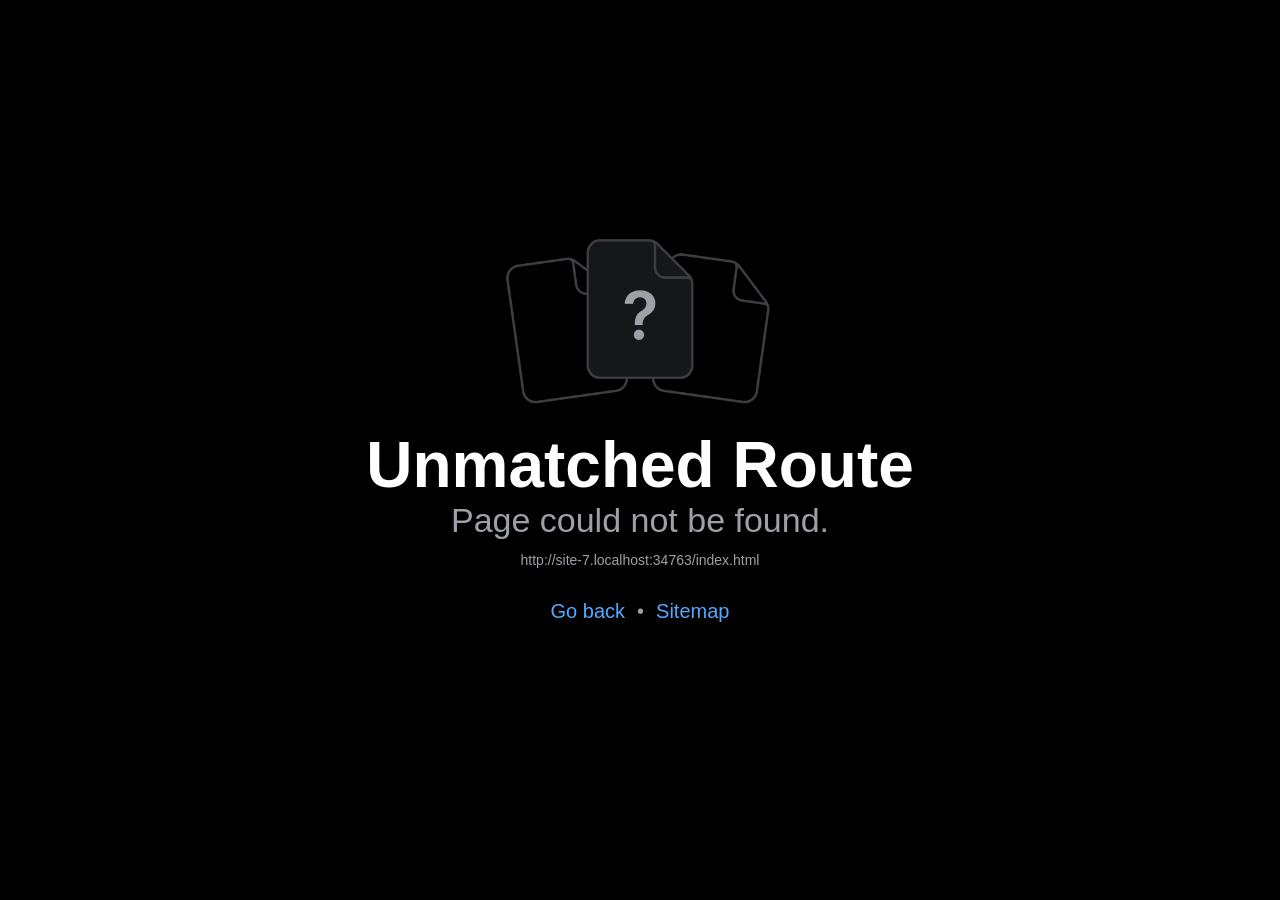
==== commit 46151140: "Publish investor page and simplify landing navigation" ====
--- a/index.html
+++ b/index.html
@@ -62,6 +62,6 @@
     </noscript>
     <!-- The root element for your Expo app. -->
     <div id="root"></div>
-  <script src="/_expo/static/js/web/entry-599db4bffa4a946b4e5124a3bd22c39e.js" defer></script>
+  <script src="/_expo/static/js/web/entry-80a343812f86eaacc761543dcf913a5e.js" defer></script>
 </body>
 </html>
